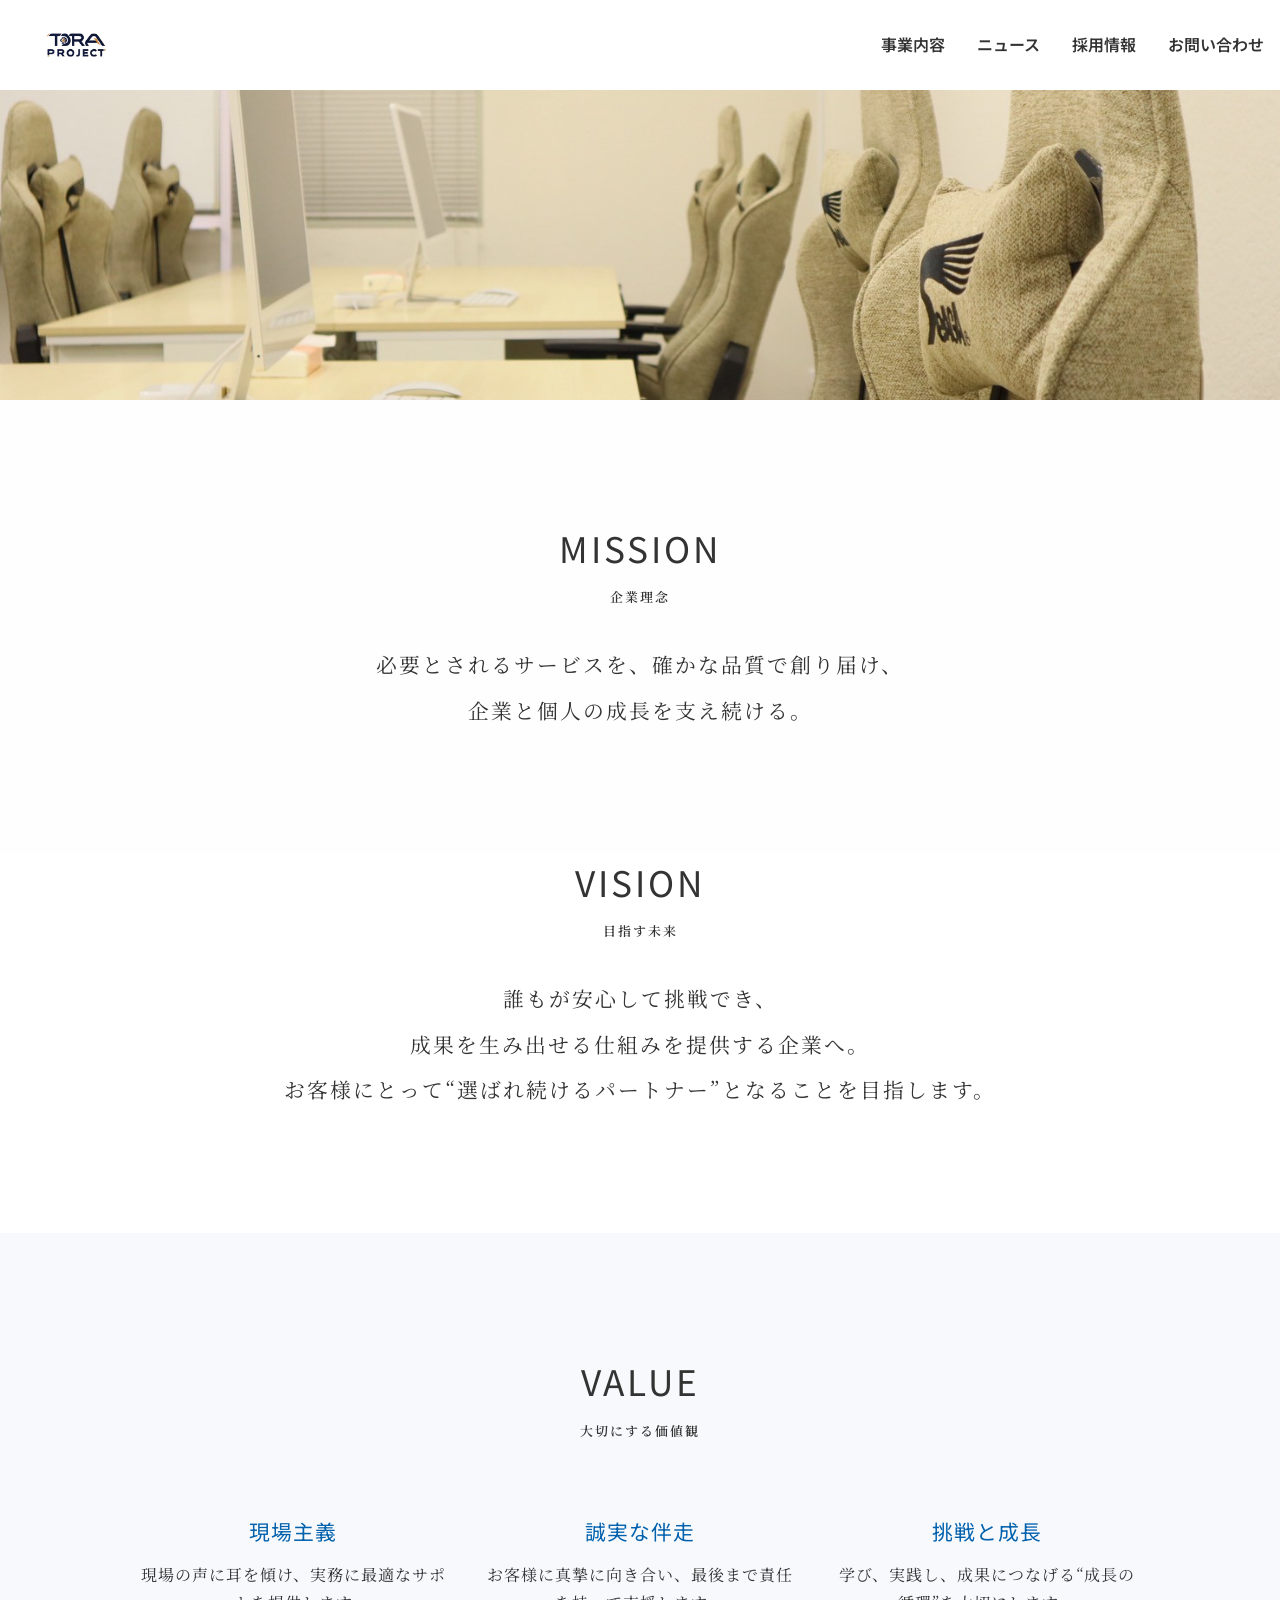
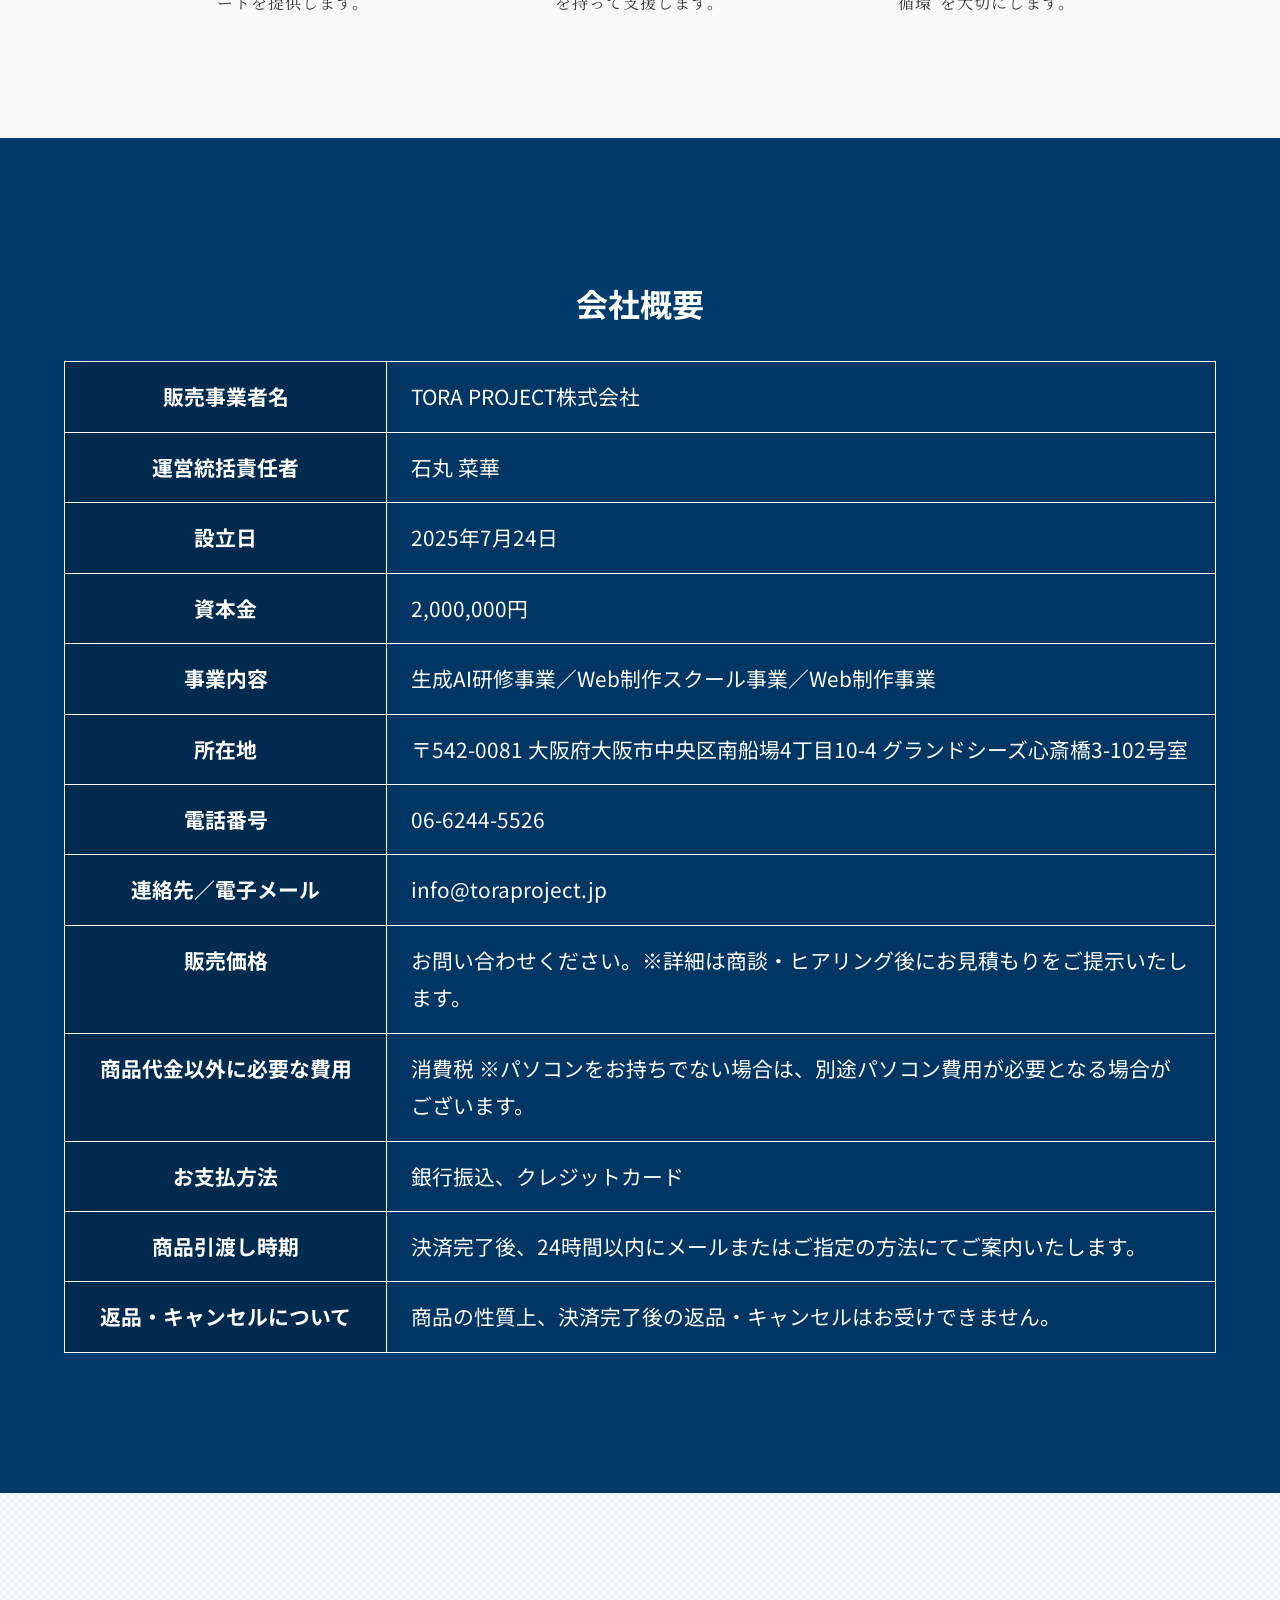
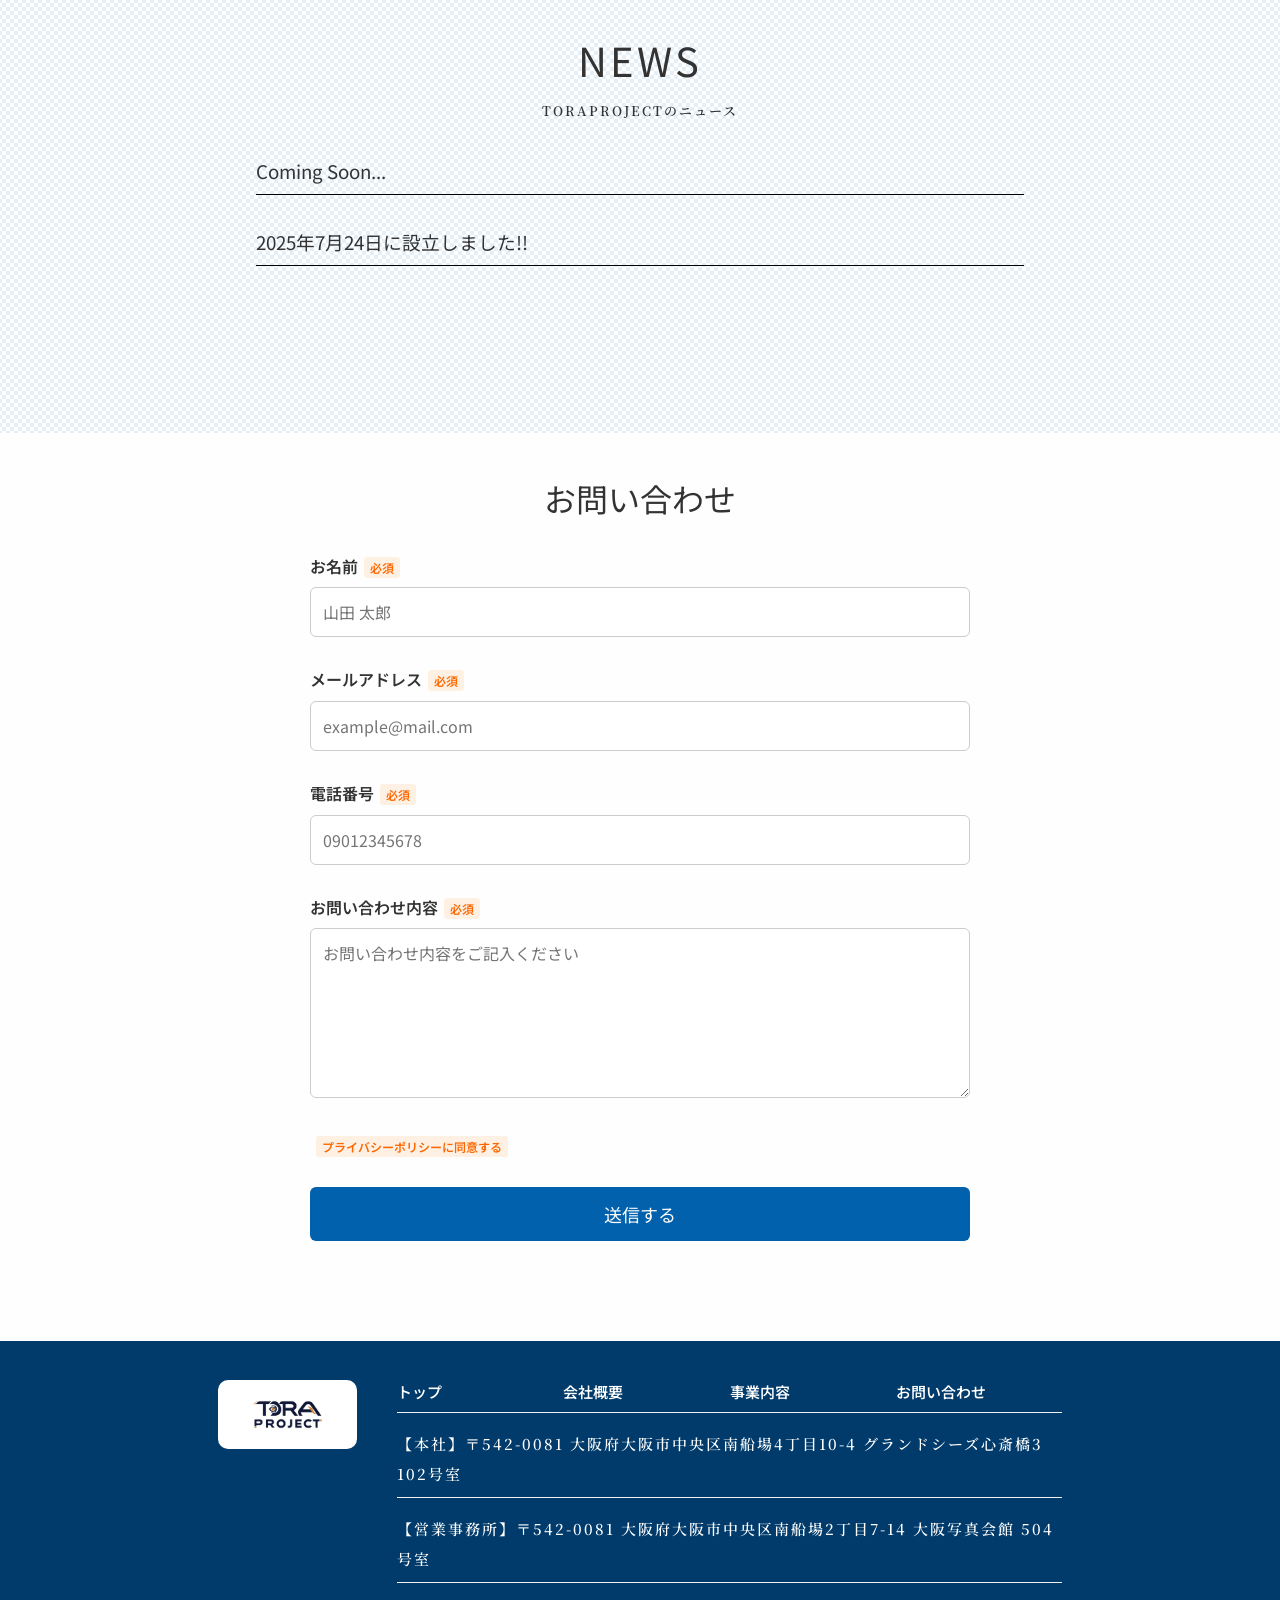
==== comoany.html @ dd42fe54 "Add files via upload" ====
<!DOCTYPE html>
<html lang="ja">

<head>
    <meta charset="UTF-8">
    <meta name="viewport" content="width=device-width, initial-scale=1.0">
    <title>TORAPROJECT株式会社 | 会社概要</title>

    <!----- 基本SEO ----->
    <meta name="description"
        content="TORAPROJECT株式会社は、Web制作、プログラミングスクール、営業スクール、法人向け営業代行、法人向け清掃代行を提供する総合サポート企業です。スキル習得から業務代行まで一貫してサポートし、企業および個人の課題解決と成長を支援します。">
    <meta name="keywords" content="TORAPROJECT,Web制作,プログラミングスクール,営業スクール,営業代行,清掃代行,法人向けサービス">

    <!----- ファビコン・Web App ----->
    <link rel="icon" href="/assets/img/hp_logo.PNG" type="image/png">
    <link rel="apple-touch-icon" href="/assets/img/hp_logo.PNG">
    <link rel="manifest" href="/site.webmanifest">

    <!----- OGP（SNSシェア対策） ----->
    <meta property="og:title" content="TORAPROJECT株式会社 | Web制作・プログラミングスクール・営業スクール">
    <meta property="og:description"
        content="Web制作、プログラミングスクール、営業スクール、法人向け営業代行、清掃代行まで幅広くサポート。スキル習得から業務支援まで、企業と個人の成長を後押しする総合サービス企業です。">
    <meta property="og:type" content="website">
    <meta property="og:url" content="https://www.toraproject.jp/">
    <meta property="og:image" content="https://www.toraproject.jp/assets/img/hp_logo.PNG">
    <meta property="og:site_name" content="TORAPROJECT株式会社">
    <meta property="og:locale" content="ja_JP">

    <!----- Twitterカード ----->
    <meta name="twitter:card" content="summary_large_image">
    <meta name="twitter:title" content="TORAPROJECT株式会社 | Web制作・プログラミングスクール・営業スクール">
    <meta name="twitter:description" content="未経験からのスキル習得から、法人向けサービス（営業代行・清掃代行）まで包括的に支援します。">
    <meta name="twitter:image" content="https://www.toraproject.jp/assets/img/hp_logo.PNG">

    <!----- フォント読み込み ----->
    <link rel="preconnect" href="https://fonts.googleapis.com">
    <link rel="preconnect" href="https://fonts.gstatic.com" crossorigin>
    <link
        href="https://fonts.googleapis.com/css2?family=Noto+Sans+JP:wght@100..900&family=Noto+Serif+JP:wght@200..900&display=swap"
        rel="stylesheet">

    <!----- カラー設定（スマホブラウザ用） ----->
    <meta name="theme-color" content="#ffad4e">

    <!----- CSS読み込み ----->
    <link rel="stylesheet" href="assets/css/rest.css">
    <link rel="stylesheet" href="assets/css/style.css">
    <link rel="stylesheet" href="assets/css/animation.css">

    <!----- JavaScript読み込み ----->
    <script src="assets/js/main.js" defer></script>
    <script src="assets/js/animation.js" defer></script>

    <!----- 構造化データ（Organization） ----->
    <script type="application/ld+json">
    {
      "@context": "https://schema.org",
      "@type": "Organization",
      "name": "TORAPROJECT株式会社",
      "url": "https://www.toraproject.jp/",
      "logo": "https://www.toraproject.jp/assets/img/ogp.jpg",
      "sameAs": [
        "https://www.instagram.com/toraproject.jp/",
        "https://x.com/toraproject_inc"
      ],
      "description": "Web制作、プログラミングスクール、営業スクール、法人向け営業代行、清掃代行を提供。企業と個人の課題を解決し、成長をサポートする総合サービス企業です。"
    }
    </script>
</head>

<body>
    <header>
        <div class="header-inner wappear">
            <h1>
                <a href="index.html" aria-label="TORAPROJECT株式会社 ホーム">
                    <img src="assets/img/hp_logo.PNG" alt="TORAPROJECT株式会社のロゴ">
                </a>
            </h1>
            <nav aria-label="グローバルナビゲーション">
                <ul>
                    <li><a href="products.html">事業内容</a></li>
                    <li><a href="index.html#news">ニュース</a></li>
                    <li><a href="index.html">採用情報</a></li>
                    <li><a href="index.html#contact">お問い合わせ</a></li>
                </ul>
            </nav>
        </div>
    </header>

    <main>
        <section id="subhero" class="hero" aria-label="TORAPROJECTのメインビジュアル">
            <div class="hero-image">
                <img src="assets/img/pc-hero_bg.jpg" alt="TORAPROJECTのWeb制作・スクール・法人向けサービスのイメージ">
            </div>
            <div class="hero-text">
            </div>
        </section>


        <section id="mission" class="mission-section">
            <div class="mission-inner">

                <h2 class="section-title animate">MISSION</h2>
                <p class="section-subtitle animate">企業理念</p>

                <p class="mission-text">
                    必要とされるサービスを、確かな品質で創り届け、<br>
                    企業と個人の成長を支え続ける。
                </p>

            </div>
        </section>

        <section id="vision" class="vision-section">
            <div class="vision-inner">

                <h2 class="section-title animate">VISION</h2>
                <p class="section-subtitle animate">目指す未来</p>

                <p class="vision-text">
                    誰もが安心して挑戦でき、<br>
                    成果を生み出せる仕組みを提供する企業へ。<br>
                    お客様にとって“選ばれ続けるパートナー”となることを目指します。
                </p>

            </div>
        </section>

        <section id="value" class="value-section">
            <div class="value-inner">

                <h2 class="section-title animate">VALUE</h2>
                <p class="section-subtitle animate">大切にする価値観</p>

                <ul class="value-list">
                    <li class="value-item">
                        <h3>現場主義</h3>
                        <p>現場の声に耳を傾け、実務に最適なサポートを提供します。</p>
                    </li>

                    <li class="value-item">
                        <h3>誠実な伴走</h3>
                        <p>お客様に真摯に向き合い、最後まで責任を持って支援します。</p>
                    </li>

                    <li class="value-item">
                        <h3>挑戦と成長</h3>
                        <p>学び、実践し、成果につなげる“成長の循環”を大切にします。</p>
                    </li>
                </ul>

            </div>
        </section>




        <section class="law" aria-label="会社概要セクション">
            <div class="law-section">
                <h2 class="law-title section-title animate">会社概要</h2>

                <table class="law-table">
                    <tr>
                        <th>販売事業者名</th>
                        <td>TORA PROJECT株式会社</td>
                    </tr>
                    <tr>
                        <th>運営統括責任者</th>
                        <td>石丸 菜華</td>
                    </tr>
                    <tr>
                        <th>設立日</th>
                        <td>2025年7月24日</td>
                    </tr>
                    <tr>
                        <th>資本金</th>
                        <td>2,000,000円</td>
                    </tr>
                    <tr>
                        <th>事業内容</th>
                        <td>生成AI研修事業／Web制作スクール事業／Web制作事業</td>
                    </tr>
                    <tr>
                        <th>所在地</th>
                        <td>〒542-0081 大阪府大阪市中央区南船場4丁目10-4 グランドシーズ心斎橋3-102号室</td>
                    </tr>
                    <tr>
                        <th>電話番号</th>
                        <td>06-6244-5526</td>
                    </tr>
                    <tr>
                        <th>連絡先／電子メール</th>
                        <td>info@toraproject.jp</td>
                    </tr>
                    <tr>
                        <th>販売価格</th>
                        <td>お問い合わせください。※詳細は商談・ヒアリング後にお見積もりをご提示いたします。</td>
                    </tr>
                    <tr>
                        <th>商品代金以外に必要な費用</th>
                        <td>消費税 ※パソコンをお持ちでない場合は、別途パソコン費用が必要となる場合がございます。</td>
                    </tr>
                    <tr>
                        <th>お支払方法</th>
                        <td>銀行振込、クレジットカード</td>
                    </tr>
                    <tr>
                        <th>商品引渡し時期</th>
                        <td>決済完了後、24時間以内にメールまたはご指定の方法にてご案内いたします。</td>
                    </tr>
                    <tr>
                        <th>返品・キャンセルについて</th>
                        <td>商品の性質上、決済完了後の返品・キャンセルはお受けできません。</td>
                    </tr>
                </table>
            </div>
        </section>

        <!----- ニュース ----->
        <section id="news" class="news-bg" aria-labelledby="selling-points-title">
            <h2 class="section-title animate">
                NEWS
            </h2>
            <p class="section-subtitle animate">TORAPROJECTのニュース</p>
            <div class="selling-points">
                <ul>
                    <li>
                        <h3>Coming Soon...</h3>
                    </li>
                    <li>
                        <h3>2025年7月24日に設立しました!!
                        </h3>
                    </li>
                </ul>
            </div>
        </section>

        <!----- お問い合わせ ----->
        <section id="contact">
            <h2>お問い合わせ</h2>
            <form class="contactForm" action="send.php" method="post">

                <div class="form-group">
                    <label for="name">お名前<span class="required">必須</span></label>
                    <input type="text" id="name" name="name" placeholder="山田 太郎" readonly>
                </div>
                <div class="form-group">
                    <label for="email">メールアドレス<span class="required">必須</span></label>
                    <input type="email" id="email" name="email" placeholder="example@mail.com" readonly>
                </div>
                <div class="form-group">
                    <label for="tel">電話番号<span class="required">必須</span></label>
                    <input type="tel" id="tel" name="tel" placeholder="09012345678" readonly>
                </div>
                <div class="form-group">
                    <label for="message">お問い合わせ内容<span class="required">必須</span></label>
                    <textarea type="message" id="message" name="message" rows="6" placeholder="お問い合わせ内容をご記入ください"
                        readonly></textarea>
                </div>

                <!----- プライバシーポリシー ----->
                <div class="form-group privacy-check">
                    <label for="message"><span class="required">プライバシーポリシーに同意する</span>
                    </label>
                </div>

                <!----- 送信ボタン ----->
                <button type="submit" class="submit-btn">送信する</button>
            </form>
        </section>
    </main>

    <footer>
        <div class="footer-inner">
            <div class="footer-logo">
                <img src="assets/img/hp_logo.PNG" alt="会社ロゴ">
            </div>

            <div class="footer-content">
                <div class="footer-links">
                    <ul>
                        <li><a href="index.html">トップ</a></li>
                        <li><a href="comoany.html">会社概要</a></li>
                        <li><a href="products.html">事業内容</a></li>
                        <li><a href="index.html#contact">お問い合わせ</a></li>
                    </ul>
                </div>

                <div class="footer-info">
                    <p>【本社】〒542-0081 大阪府大阪市中央区南船場4丁目10-4
                        グランドシーズ心斎橋3 102号室 </p>
                    <p>【営業事務所】〒542-0081 大阪府大阪市中央区南船場2丁目7-14
                        大阪写真会館 504号室 </p>
                </div>
            </div>
        </div>
    </footer>


</body>

</html>
---- assets/css/rest.css ----
@charset "UTF-8";

* {
  margin: 0;
  padding: 0;
  box-sizing: border-box;
}

body {
  font-family: "Noto Sans JP", sans-serif;
  background-color: #fefefe;
  color: #333;
  line-height: 1.6;
}

a {
  color: #333;
  text-decoration: none;
}

a:hover {
  text-decoration: underline;
}

img {
  max-width: 100%;
  height: auto;
  display: block;
}

ul,
li {
  list-style: none;
}

button {
  background: none;
  border: none;
  cursor: pointer;
  font-family: inherit;
}

input,
textarea {
  font-family: inherit;
  border: 1px solid #ccc;
  padding: 0.5em;
}

input:focus,
textarea:focus {
  border-color: #666;
  outline: none;
}

h1,
h2,
h3,
h4,
h5,
h6 {
  font-weight: normal;
}

p {
  font-family: "Noto Serif JP", serif;
  letter-spacing: 2px;
  line-height: 2;
}

.btn {
  width: 250px;
  padding: 15px 30px;
  border-radius: 5px;
  text-align: center;
  border: #333 solid 1px;
  opacity: 0;
  transition: all 1.5s;
  transform: translateY(30px);
}

.btn:hover {
  opacity: 0.4;
}

.section-subtitle {
  font-size: 81%;
  font-weight: 600;
  padding-bottom: 32px;
  letter-spacing: 2px;
  opacity: 0;
  transition: all 1.2s;
  transform: translateY(30px);
}

.section-text {
  font-size: 90%;
  padding-bottom: 72px;
  opacity: 0;
  transition: all 1.65s;
  transform: translateY(30px);
}

.wappear {
  max-width: 1500px;
  padding: 0 1em;
  margin: 0 auto;
}

.section-title {
  opacity: 0;
  transition: all 0.8s;
  transform: translateY(30px);
}

.section-title.appear,
.section-subtitle.appear,
.section-text.appear,
.btn.appear {
  opacity: 1;
  transform: translateY(0px);
}


/* ヘッダー */
/* パソコンサイズ対応 */
header {
  width: 100%;
  position: fixed;
  top: 0;
  left: 0;
  background-color: #fff;
}

header img {
  width: 120px;
  height: auto;
}

.header-inner {
  height: 90px;
  display: flex;
  justify-content: space-between;
  align-items: center;
}

header nav ul {
  display: flex;
  gap: 2em;
}

header nav ul li {
  font-size: 1em;
  font-weight: 600;
}



/* footer */
footer {
  background-color: #003b6b;
  font-weight: 550;
  color: #fff;
  padding: 3% 17%;
  margin-top: 60px;
  font-size: 15px;
}

footer img {
  width: 150px;
  border-radius: 10px;
  background-color: rgba(255, 255, 255, 1);
  cursor: pointer;
}

footer img:hover {
  opacity: 0.8;
}

footer ul {
  width: 100%;
  display: flex;
  padding-bottom: 8px;
  margin-bottom: 16px;
  border-bottom: 1px solid #f2f2f2;
}

footer ul li {
  width: 30%;
}

footer a {
  transition: 0.3s;
  color: #fff;
}

footer a:hover {
  opacity: 0.7;
}

footer p {
  padding-bottom: 8px;
  margin-bottom: 16px;
  border-bottom: 1px solid #f2f2f2;
}

.footer-inner {
  max-width: 1200px;
  margin: 0 auto;
  display: flex;
  gap: 40px;
}

.footer-content {
  margin: 0 0 0 auto;
}

@media (max-width: 768px) {

  /* 共通の余白・文字 */
  .section-subtitle {
    padding-bottom: 16px;
    font-size: 75%;
  }

  .section-text {
    font-size: 75%;
    padding-bottom: 40px;
  }

  /* ヘッダー */
  .header-inner {
    height: auto;
    flex-direction: column;
    gap: 10px;
    padding: 10px 1em;
  }

  header img {
    width: 90px;
  }

  header nav ul {
    flex-direction: row;
    gap: 1.2em;
    flex-wrap: wrap;
    justify-content: center;
  }

  header nav ul li {
    font-size: 0.85em;
  }


  /* footer */
  footer {
    padding: 10% 5%;
  }

  .footer-inner {
    flex-direction: column;
    align-items: center;
    gap: 20px;
  }

  footer ul {
    padding-bottom: 16px;
    margin-bottom: 16px;
  }

  footer ul li {
    width: 100%;
  }

  footer img {
    width: 130px;
  }
}
---- assets/css/style.css ----
@charset "UTF-8";

/* hero section */
#hero {
  width: 100%;
  height: auto;
}

.hero-image {
  width: 100%;
  height: auto;
  overflow: hidden;
  padding-bottom: 120px;
}

#hero img {
  width: 100%;
  height: calc(100vh - 50px);
  object-fit: cover;
}

#hero p {
  text-align: center;
  font-size: 2rem;
  font-weight: 600;
  padding-bottom: 150px;
  letter-spacing: 3px;
  line-height: 2;
}

/* サブページ用サブヒーローセクション */
#subhero {
  width: 100%;
  height: auto;
}

#subhero img {
  width: 100%;
  height: 400px;
  object-fit: cover;
}

#subhero p {
  text-align: center;
  font-size: 2rem;
  font-weight: 600;
  padding-bottom: 150px;
  letter-spacing: 3px;
  line-height: 2;
}

#hero p {
  opacity: 0;
  transition: all 1.2s;
  transform: translateY(30px);
}

#hero p.appear {
  opacity: 1;
  transform: translateY(0px);
}


/* スマホ画面 */
@media (max-width: 768px) {

  #hero,
  #subhero {
    padding-bottom: 60px;
  }

  #hero img,
  #subhero img {
    height: calc(50vh - 50px);
    object-fit: cover;
  }

  #hero p,
  #subhero p {
    font-size: 1.3rem;
    padding: 0 8% 60px;
    letter-spacing: 1px;
    line-height: 1.5;
  }
}


/* company section */
#company {
  width: 100%;
  height: auto;
  padding-bottom: 135px;
}

#company img {
  width: 60%;
  height: auto;
}

#company h2 {
  font-size: 250%;
  padding-bottom: 8px;
  letter-spacing: 5px;
}

.company-inner {
  display: flex;
  justify-content: space-between;
  align-items: center;
}

.company-content {
  width: 40%;
  height: auto;
  margin-left: 120px;
}

.company-image,
.products-image {
  opacity: 0;
  transition: all 0.8s;
}

.company-image.appear,
.products-image.appear {
  opacity: 1;
}


/* products section */
#products {
  width: 100%;
  height: auto;
  padding-bottom: 135px;
}

#products img {
  width: 60%;
  height: auto;
}

#products h2 {
  font-size: 250%;
  padding-bottom: 8px;
  letter-spacing: 5px;
}

.products-inner {
  display: flex;
  justify-content: space-between;
  align-items: center;
  flex-direction: row-reverse;
}

.products-content {
  width: 40%;
  height: auto;
  margin-left: 120px;
}

/* スマホサイズ */
@media (max-width: 768px) {

  .company-inner,
  .products-inner {
    flex-direction: column;
    align-items: center;
    text-align: center;
  }

  #company img,
  #products img {
    width: 100%;
    margin-bottom: 24px;
  }

  .company-content,
  .products-content {
    width: 90%;
    margin: 0 auto;
  }

  #company,
  #products {
    padding-bottom: 80px;
  }

  #company h2,
  #products h2 {
    font-size: 1.6rem;
    letter-spacing: 2px;
  }
}


/* charm section */
#charm {
  width: 100%;
  height: auto;
  background-color: #0161ad;
  color: #fff;
  text-align: center;
  padding: 72px 0;
  margin-bottom: 135px;
}

#charm h2 {
  font-size: 250%;
  padding-bottom: 6px;
  letter-spacing: 3px;
}

#charm div {
  width: 60%;
  height: auto;
  margin: 0 auto;
}

#charm ul li {
  text-align: left;
  padding-bottom: 8px;
  border-bottom: 1px solid #ffffff;
  margin-bottom: 32px;
}

#charm ul li:hover {
  opacity: 0.6;
}

#charm ul li h3 {
  padding-bottom: 8px;
  font-size: 150%;
}

.selling-list {
  transform: translateY(50px);
}

.content {
  opacity: 0;
  transition: all 1s;
}

.content.wppear {
  opacity: 1;
  transform: translateY(0px);
}

li:nth-child(1) {
  transition-delay: 0s;
}

li:nth-child(2) {
  transition-delay: .5s;
}

li:nth-child(3) {
  transition-delay: 1s;
}


/* スマホ画面 */
@media (max-width: 768px) {
  #charm {
    padding: 48px 8%;
    margin-bottom: 80px;
  }

  #charm div {
    width: 80%;
  }

  #charm h2 {
    font-size: 1.4rem;
    letter-spacing: 1px;
  }

  #charm ul {
    text-align: center;
  }

  #charm ul li {
    font-size: 0.8rem;
  }
}


/* solution section */
#solution {
  width: 100%;
  height: auto;
  text-align: center;
  padding-bottom: 135px;
}

#solution h2 {
  font-size: 200%;
  padding-bottom: 6px;
  letter-spacing: 3px;
}

#solution .section-subtitle {
  padding-bottom: 64px;
}

.solutions-box {
  width: 80%;
  height: auto;
  margin: 0 auto;
}

.solution-list {
  display: flex;
  justify-content: space-between;
  align-items: center;
  gap: 80px;
}

.solution-image {
  width: 50%;
  height: auto;
  margin: 0 auto;
  padding-bottom: 24px;
}

.solution-title {
  font-size: 130%;
  padding-bottom: 12px;
  text-align: left;
}

.solution-text {
  font-size: 100%;
  line-height: 1.6;
  text-align: left;
}

/* スマホ画面 */
@media (max-width: 768px) {

  /* solution */
  .solutions-box {
    width: 60%;
  }

  .solution-list {
    flex-direction: column;
    gap: 80px;
  }

  .solution-image {
    width: 40%;
  }

  .solution-title {
    font-size: 1.1rem;
  }

  .solution-text {
    font-size: 0.95rem;
  }

  #solution {
    padding-bottom: 80px;
  }

  #solution h2 {
    font-size: 1.6rem;
    letter-spacing: 2px;
  }
}


/* news section */
#news {
  width: 100%;
  height: auto;
  margin: 0 auto;
  text-align: center;
  padding: 135px 0;
}

.news-bg {
  background-color: #ffffff;
  background-image: linear-gradient(45deg, #0161ad1a 25%, transparent 25%, transparent 75%, #0161ad1a 75%), linear-gradient(45deg, #0161ad1a 25%, transparent 25%, transparent 75%, #0161ad1a 75%);
  background-position: 10px 10px, 14px 14px;
  background-size: 8px 8px;
}

#news div {
  width: 60%;
  height: auto;
  margin: 0 auto;
}

#news h2 {
  font-size: 250%;
  padding-bottom: 6px;
  letter-spacing: 3px;
}

#news ul li {
  text-align: left;
  padding-bottom: 8px;
  border-bottom: 1px solid #020202;
  margin-bottom: 32px;
}

/* スマホ画面 */
@media (max-width: 768px) {
  #news {
    padding: 80px 0;
  }

  #news div {
    width: 60%;
  }

  #news h2 {
    font-size: 1.2rem;
    letter-spacing: 2px;
  }

  #news ul li {
    margin-bottom: 20px;
  }
}



/* contact section */
#contact {
  max-width: 700px;
  margin: 0 auto;
  padding: 40px 20px;
}

#contact h2 {
  text-align: center;
  font-size: 200%;
  padding-bottom: 30px;
}

.form-group {
  margin-bottom: 30px;
}

label {
  display: block;
  font-weight: 600;
  margin-bottom: 8px;
}

.required {
  color: #ff6600;
  font-size: 12px;
  margin-left: 6px;
  padding: 2px 6px;
  background: #ffac4e27;
  border-radius: 3px;
}

input,
textarea {
  width: 100%;
  padding: 12px;
  border: 1px solid #ccc;
  border-radius: 6px;
  font-size: 16px;
}

.submit-btn {
  width: 100%;
  padding: 14px;
  background: #0161ad;
  color: #fff;
  border: none;
  font-size: 18px;
  border-radius: 6px;
  cursor: pointer;
  transition: 0.3s;
}

.submit-btn:hover {
  opacity: 0.8;
}

.privacy-check {
  margin-top: 20px;
  font-size: 14px;
}

.privacy-check input {
  margin-right: 8px;
}


/* スマホ画面 */
@media (max-width: 768px) {
  #contact {
    padding: 32px 16px;
  }

  #contact h2 {
    font-size: 1.2rem;
    padding-bottom: 20px;
  }
}


/* 会社概要のページ */
/* MISSION section */
.mission-section {
  width: 100%;
  padding-bottom: 120px;
  text-align: center;
}

.mission-inner {
  width: 80%;
  max-width: 1000px;
  margin: 0 auto;
}

.mission-section .section-title {
  font-size: 2.2rem;
  letter-spacing: 3px;
  padding-bottom: 8px;
}

.mission-section .section-subtitle {
  padding-bottom: 32px;
}

.mission-text {
  font-size: 1.3rem;
  line-height: 2.2;
  letter-spacing: 2px;
  font-family: "Noto Serif JP", serif;
}

@media (max-width: 768px) {
  .mission-text {
    font-size: 1.1rem;
    line-height: 1.9;
  }
}


/* VISION section */
.vision-section {
  width: 100%;
  padding-bottom: 120px;
  text-align: center;
  background-color: #ffffff;
}

.vision-inner {
  width: 80%;
  max-width: 1000px;
  margin: 0 auto;
}

.vision-section .section-title {
  font-size: 2.2rem;
  letter-spacing: 3px;
  padding-bottom: 8px;
}

.vision-section .section-subtitle {
  padding-bottom: 32px;
  font-weight: 600;
}

.vision-text {
  font-size: 1.3rem;
  line-height: 2.2;
  letter-spacing: 2px;
  font-family: "Noto Serif JP", serif;
}

/* スマホ画面 */
@media (max-width: 768px) {
  .vision-text {
    font-size: 1.1rem;
    line-height: 1.9;
  }
}


/* VALUE section */
.value-section {
  width: 100%;
  padding: 120px 0;
  background-color: #f7f9fc;
}

.value-inner {
  width: 80%;
  max-width: 1000px;
  margin: 0 auto;
  text-align: center;
}

.value-section .section-title {
  font-size: 2.2rem;
  letter-spacing: 3px;
  padding-bottom: 8px;
}

.value-section .section-subtitle {
  padding-bottom: 32px;
  font-weight: 600;
}

/* value items */
.value-list {
  display: grid;
  gap: 40px;
  grid-template-columns: repeat(auto-fit, minmax(250px, 1fr));
  margin-top: 40px;
}

.value-item h3 {
  font-size: 1.3rem;
  color: #0161ad;
  margin-bottom: 12px;
  letter-spacing: 1px;
}

.value-item p {
  font-size: 1rem;
  line-height: 1.8;
  letter-spacing: 1px;
  font-family: "Noto Serif JP", serif;
}

/* スマホ画面 */
@media (max-width: 768px) {
  .value-item h3 {
    font-size: 1.2rem;
  }

  .value-item p {
    font-size: 0.95rem;
  }
}



/* 会社概要 */
.law {
  width: 100%;
  margin: 0 auto;
  padding: 60px 0;
  height: auto;
  background-color: #003b6b;
  color: #fff;
  font-family: "Noto Sans JP", system-ui, -apple-system, BlinkMacSystemFont,
    "Segoe UI", sans-serif;
}

.law-section {
  max-width: 1200px;
  margin: 80px auto;
  padding: 0 24px;
}

.law-title {
  font-size: 2rem;
  font-weight: 700;
  margin-bottom: 32px;
  text-align: center;
}

.law-table {
  width: 100%;
  border-collapse: collapse;
  table-layout: fixed;
  background-color: rgba(0, 0, 0, 0.08);
}

.law-table th,
.law-table td {
  border: 1px solid #ffffff;
  padding: 16px 24px;
  vertical-align: top;
  line-height: 1.8;
  font-size: 1.3rem;
}

.law-table th {
  width: 28%;
  background-color: rgba(0, 0, 0, 0.2);
  font-weight: 700;
}

.law-table td {
  width: 72%;
}

/* SP用（〜768px） */
@media screen and (max-width: 768px) {
  .law-section {
    margin: 40px auto;
    padding: 0 16px;
  }

  .law-title {
    font-size: 1.2rem;
    margin-bottom: 24px;
    text-align: center;
  }

  .law-table,
  .law-table tbody,
  .law-table tr,
  .law-table th,
  .law-table td {
    display: block;
    width: 100%;
  }

  .law-table {
    border-collapse: separate;
    border-spacing: 0;
    background: none;
  }

  .law-table tr {
    margin-bottom: 16px;
    border: 1px solid #ffffff;
    background-color: rgba(0, 0, 0, 0.08);
  }

  .law-table th {
    border-bottom: 1px solid #ffffff;
    padding: 10px 14px;
    background-color: rgba(0, 0, 0, 0.25);
    font-size: 13px;
  }

  .law-table td {
    border: none;
    padding: 10px 14px 14px;
    font-size: 0.9rem;
  }
}
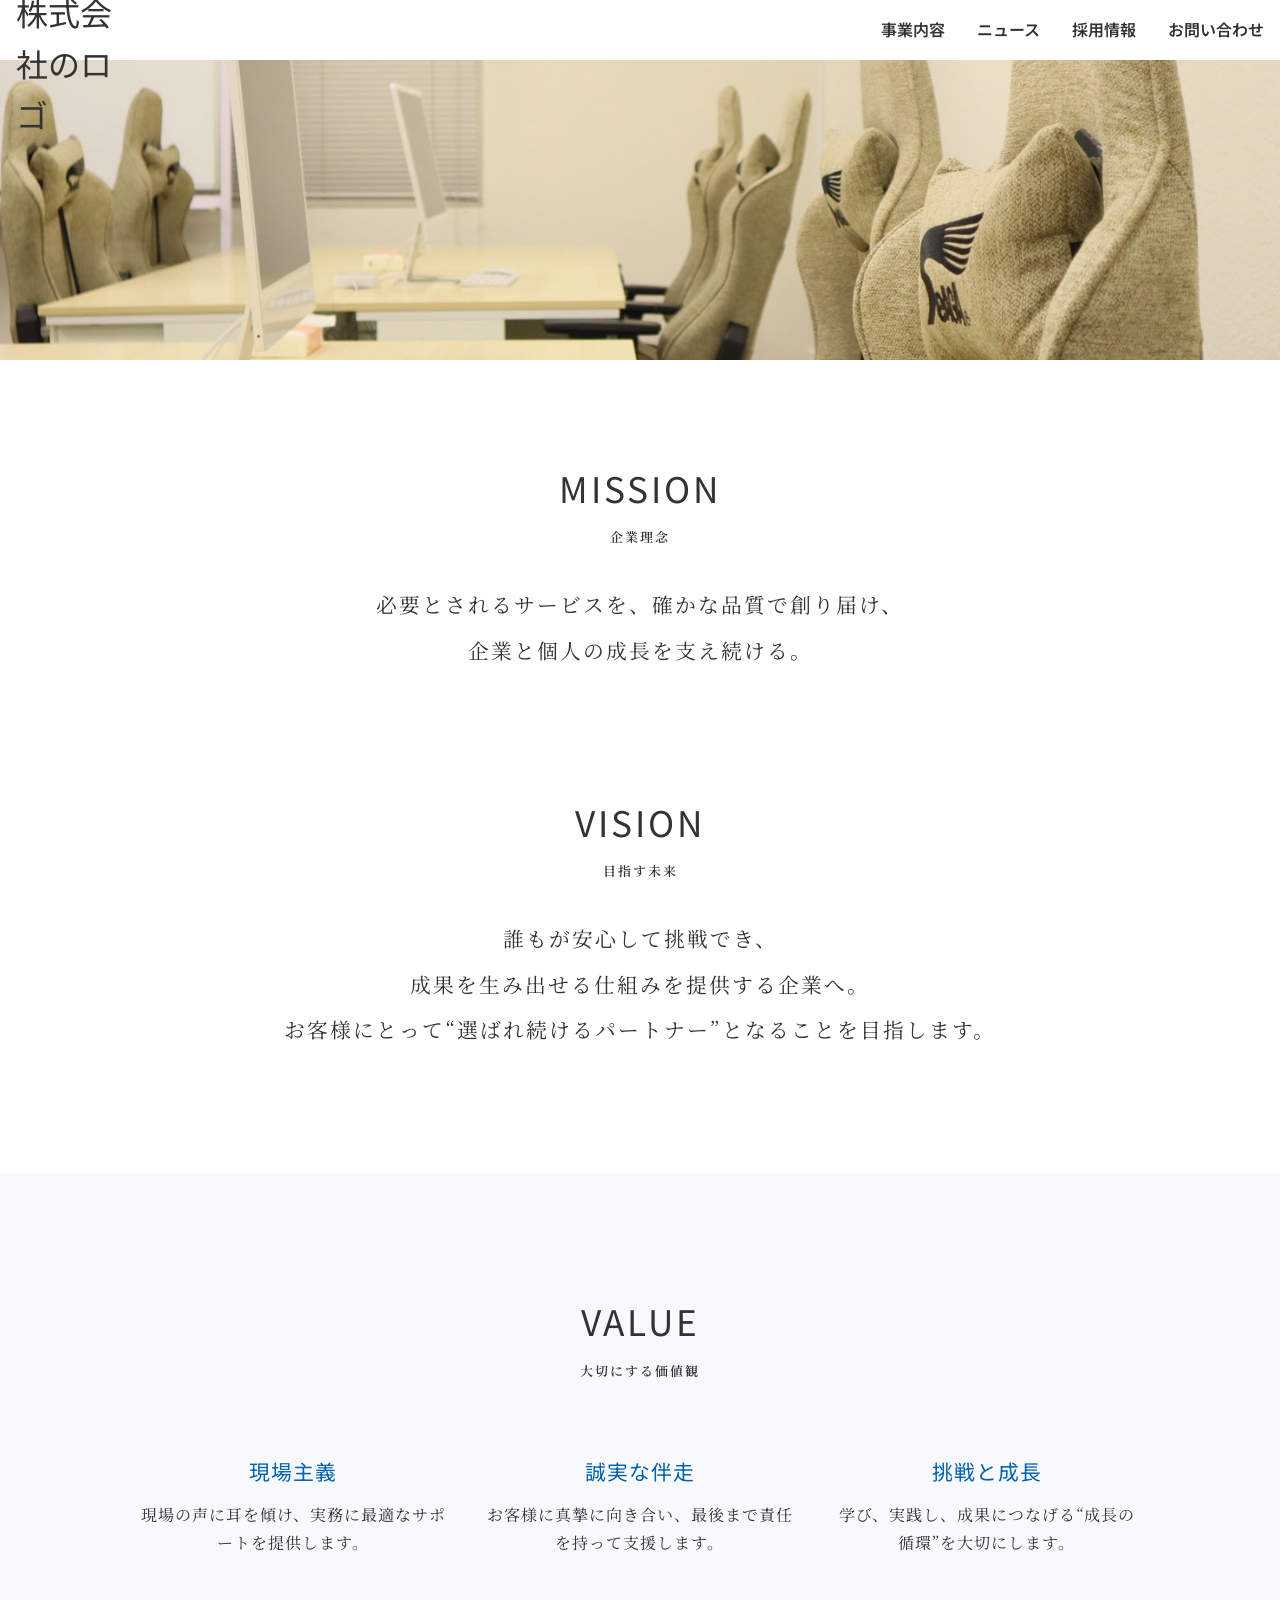
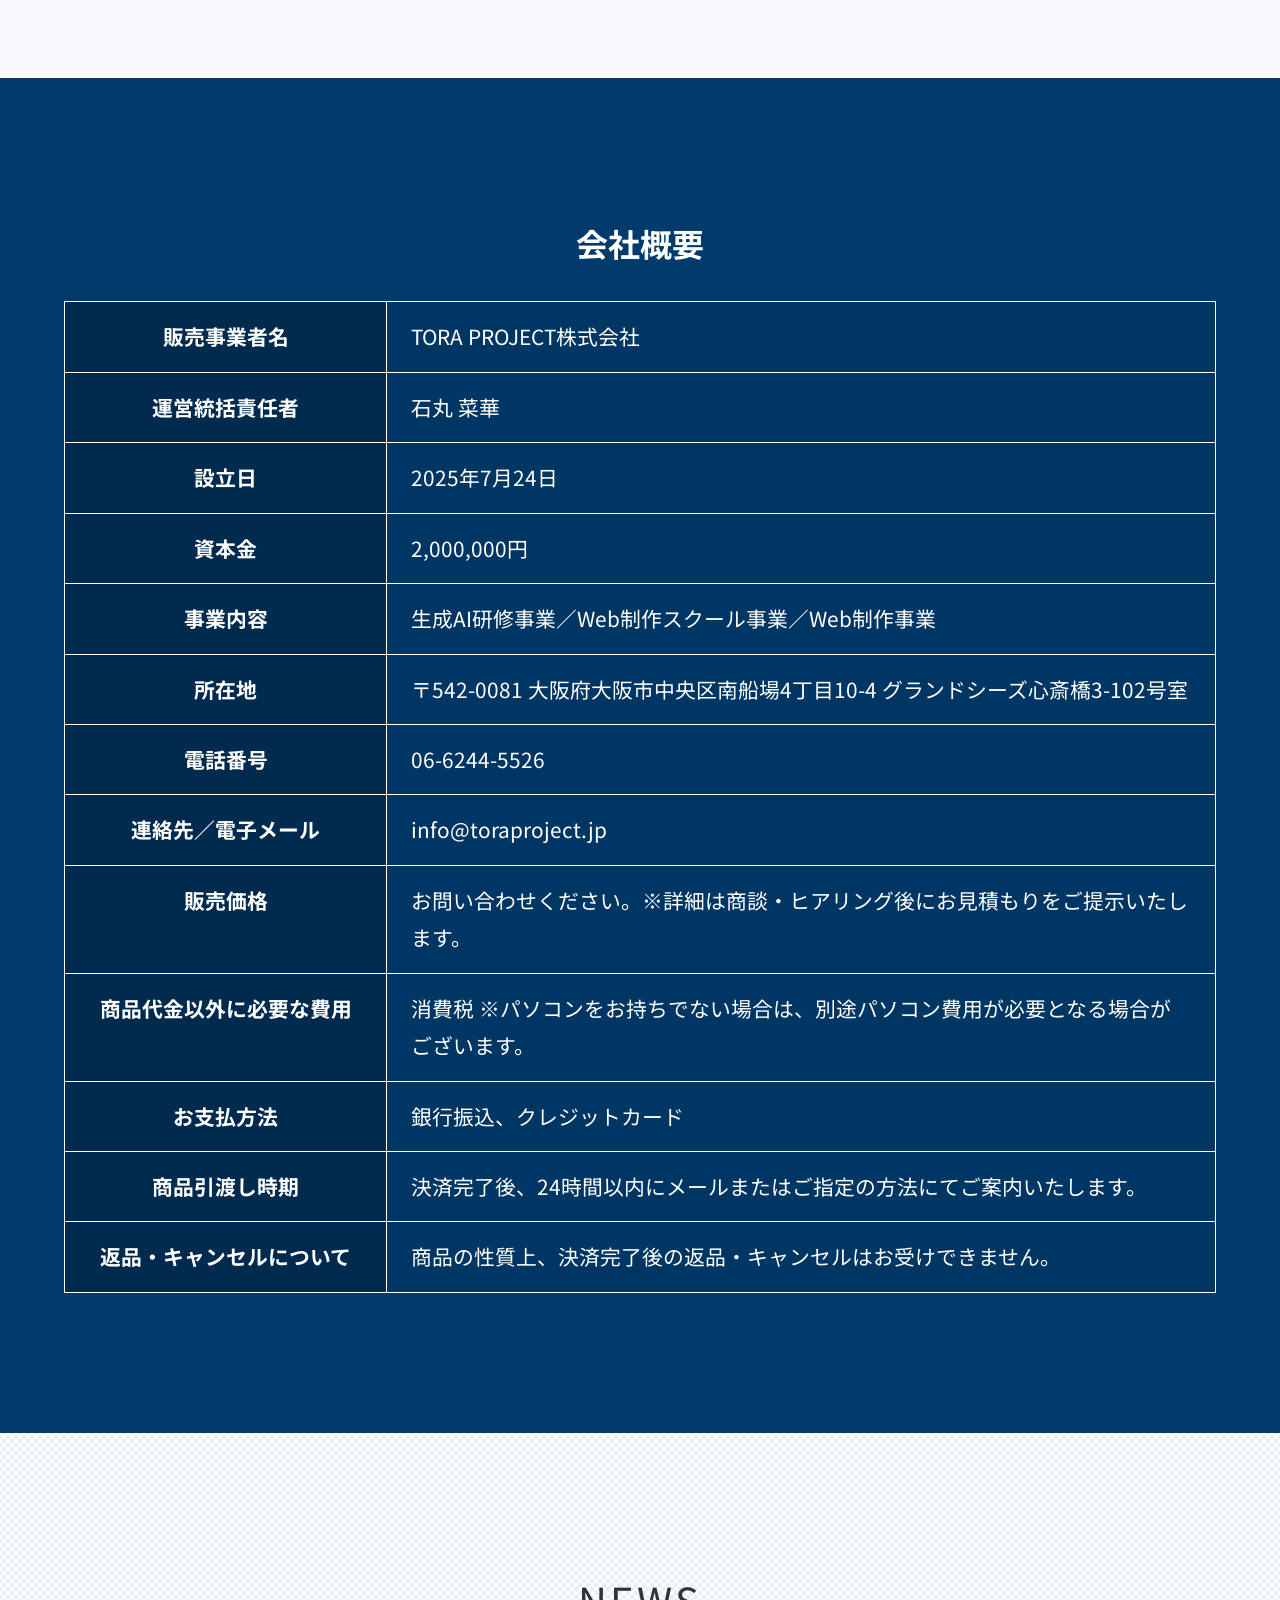
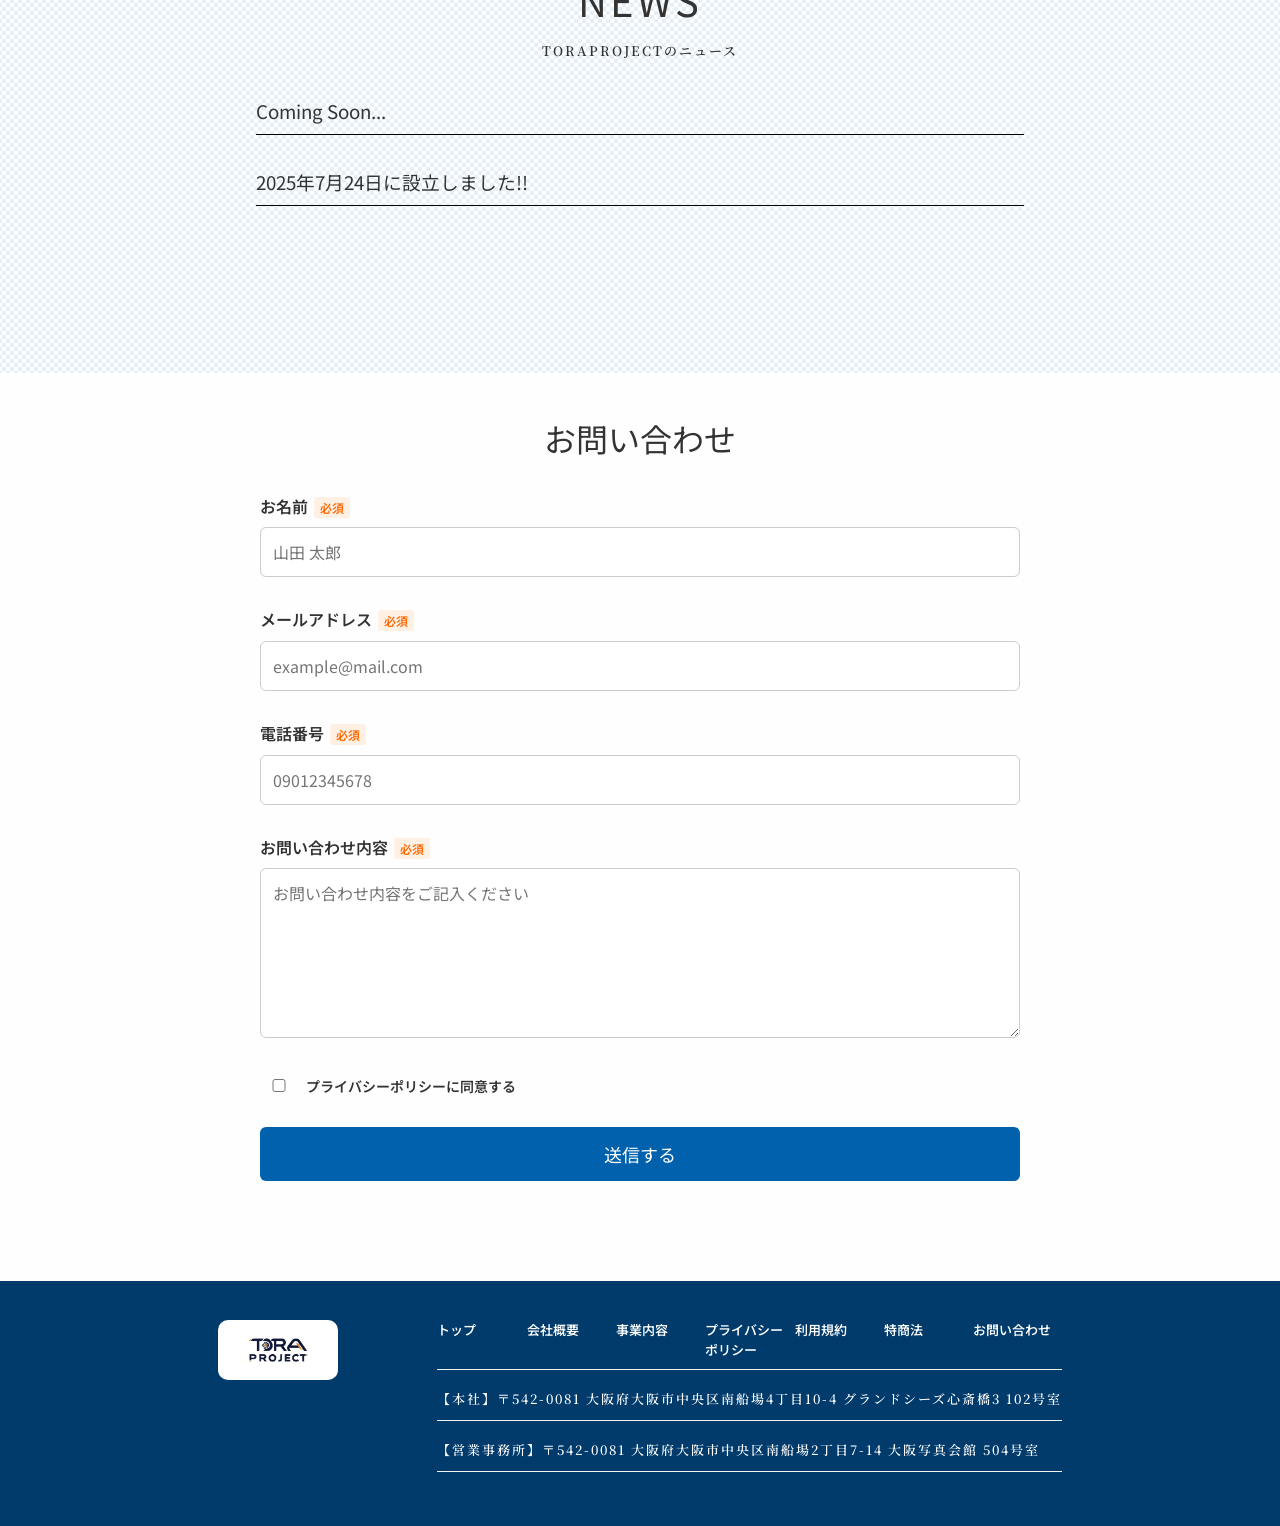
==== commit 264cfbc5: "Add files via upload" ====
--- a/comoany.html
+++ b/comoany.html
@@ -12,8 +12,8 @@
     <meta name="keywords" content="TORAPROJECT,Web制作,プログラミングスクール,営業スクール,営業代行,清掃代行,法人向けサービス">
 
     <!----- ファビコン・Web App ----->
-    <link rel="icon" href="/assets/img/hp_logo.PNG" type="image/png">
-    <link rel="apple-touch-icon" href="/assets/img/hp_logo.PNG">
+    <link rel="icon" href="/assets/img/fv_logo.png" type="image/png">
+    <link rel="apple-touch-icon" href="/assets/img/fv_logo.png">
     <link rel="manifest" href="/site.webmanifest">
 
     <!----- OGP（SNSシェア対策） ----->
@@ -22,7 +22,7 @@
         content="Web制作、プログラミングスクール、営業スクール、法人向け営業代行、清掃代行まで幅広くサポート。スキル習得から業務支援まで、企業と個人の成長を後押しする総合サービス企業です。">
     <meta property="og:type" content="website">
     <meta property="og:url" content="https://www.toraproject.jp/">
-    <meta property="og:image" content="https://www.toraproject.jp/assets/img/hp_logo.PNG">
+    <meta property="og:image" content="https://www.toraproject.jp/assets/img/hp_logo.png">
     <meta property="og:site_name" content="TORAPROJECT株式会社">
     <meta property="og:locale" content="ja_JP">
 
@@ -30,7 +30,7 @@
     <meta name="twitter:card" content="summary_large_image">
     <meta name="twitter:title" content="TORAPROJECT株式会社 | Web制作・プログラミングスクール・営業スクール">
     <meta name="twitter:description" content="未経験からのスキル習得から、法人向けサービス（営業代行・清掃代行）まで包括的に支援します。">
-    <meta name="twitter:image" content="https://www.toraproject.jp/assets/img/hp_logo.PNG">
+    <meta name="twitter:image" content="https://www.toraproject.jp/assets/img/hp_logo.png">
 
     <!----- フォント読み込み ----->
     <link rel="preconnect" href="https://fonts.googleapis.com">
@@ -73,7 +73,7 @@
         <div class="header-inner wappear">
             <h1>
                 <a href="index.html" aria-label="TORAPROJECT株式会社 ホーム">
-                    <img src="assets/img/hp_logo.PNG" alt="TORAPROJECT株式会社のロゴ">
+                    <img src="assets/img/hp_logo.png" alt="TORAPROJECT株式会社のロゴ">
                 </a>
             </h1>
             <nav aria-label="グローバルナビゲーション">
@@ -238,35 +238,46 @@
         <!----- お問い合わせ ----->
         <section id="contact">
             <h2>お問い合わせ</h2>
-            <form class="contactForm" action="send.php" method="post">
+            <form class="contactForm" action="https://api.staticforms.dev/submit" method="post">
+
+                <!-- StaticForms 必須 -->
+                <input type="hidden" name="apiKey" value="sf_j0071c7fmfah97k6cmf5gh57">
+                <input type="hidden" name="redirectTo" value="https://example.com/thanks.html">
+                <input type="hidden" name="subject" value="お問い合わせが届きました">
+                <input type="hidden" name="honeypot" value="">
 
                 <div class="form-group">
-                    <label for="name">お名前<span class="required">必須</span></label>
-                    <input type="text" id="name" name="name" placeholder="山田 太郎" readonly>
-                </div>
+                    <label class="label" for="name">お名前<span class="required">必須</span></label>
+                    <input type="text" id="name" name="name" placeholder="山田 太郎" required>
+                </div>
+
                 <div class="form-group">
-                    <label for="email">メールアドレス<span class="required">必須</span></label>
-                    <input type="email" id="email" name="email" placeholder="example@mail.com" readonly>
-                </div>
+                    <label class="label" for="email">メールアドレス<span class="required">必須</span></label>
+                    <input type="email" id="email" name="email" placeholder="example@mail.com" required>
+                </div>
+
                 <div class="form-group">
-                    <label for="tel">電話番号<span class="required">必須</span></label>
-                    <input type="tel" id="tel" name="tel" placeholder="09012345678" readonly>
-                </div>
+                    <label class="label" for="tel">電話番号<span class="required">必須</span></label>
+                    <input type="tel" id="tel" name="tel" placeholder="09012345678" required>
+                </div>
+
                 <div class="form-group">
-                    <label for="message">お問い合わせ内容<span class="required">必須</span></label>
-                    <textarea type="message" id="message" name="message" rows="6" placeholder="お問い合わせ内容をご記入ください"
-                        readonly></textarea>
-                </div>
-
-                <!----- プライバシーポリシー ----->
+                    <label class="label" for="message">お問い合わせ内容<span class="required">必須</span></label>
+                    <textarea id="message" name="message" rows="6" placeholder="お問い合わせ内容をご記入ください" required></textarea>
+                </div>
+
                 <div class="form-group privacy-check">
-                    <label for="message"><span class="required">プライバシーポリシーに同意する</span>
+                    <label class="checkbox-label">
+                        <input class="checkbox-input" type="checkbox" name="agree" required>
+                        <a href="privacy.html" target="_blank">
+                            プライバシーポリシーに同意する
+                        </a>
                     </label>
                 </div>
 
-                <!----- 送信ボタン ----->
                 <button type="submit" class="submit-btn">送信する</button>
             </form>
+
         </section>
     </main>
 
@@ -280,8 +291,11 @@
                 <div class="footer-links">
                     <ul>
                         <li><a href="index.html">トップ</a></li>
-                        <li><a href="comoany.html">会社概要</a></li>
-                        <li><a href="products.html">事業内容</a></li>
+                        <li><a href="comoany.html" target="_blank">会社概要</a></li>
+                        <li><a href="products.html" target="_blank">事業内容</a></li>
+                        <li><a href="privacy.html" target="_blank">プライバシーポリシー</a></li>
+                        <li><a href="terms.html" target="_blank">利用規約</a></li>
+                        <li><a href="law.html" target="_blank">特商法</a></li>
                         <li><a href="index.html#contact">お問い合わせ</a></li>
                     </ul>
                 </div>
--- a/assets/css/rest.css
+++ b/assets/css/rest.css
@@ -138,7 +138,7 @@
 }
 
 .header-inner {
-  height: 90px;
+  height: 60px;
   display: flex;
   justify-content: space-between;
   align-items: center;
@@ -163,11 +163,11 @@
   color: #fff;
   padding: 3% 17%;
   margin-top: 60px;
-  font-size: 15px;
+  font-size: 13px;
 }
 
 footer img {
-  width: 150px;
+  width: 120px;
   border-radius: 10px;
   background-color: rgba(255, 255, 255, 1);
   cursor: pointer;
@@ -205,7 +205,7 @@
 }
 
 .footer-inner {
-  max-width: 1200px;
+  max-width: 980px;
   margin: 0 auto;
   display: flex;
   gap: 40px;
@@ -248,13 +248,14 @@
   }
 
   header nav ul li {
-    font-size: 0.85em;
+    font-size: 0.65em;
   }
 
 
   /* footer */
   footer {
     padding: 10% 5%;
+    font-size: 0.7rem;
   }
 
   .footer-inner {
@@ -273,6 +274,6 @@
   }
 
   footer img {
-    width: 130px;
+    width: 90px;
   }
 }
--- a/assets/css/style.css
+++ b/assets/css/style.css
@@ -10,7 +10,7 @@
   width: 100%;
   height: auto;
   overflow: hidden;
-  padding-bottom: 120px;
+  padding-bottom: 100px;
 }
 
 #hero img {
@@ -34,9 +34,15 @@
   height: auto;
 }
 
+.subhero-image {
+  width: 100%;
+  height: auto;
+  overflow: hidden;
+}
+
 #subhero img {
   width: 100%;
-  height: 400px;
+  height: 40vh;
   object-fit: cover;
 }
 
@@ -66,19 +72,23 @@
 
   #hero,
   #subhero {
-    padding-bottom: 60px;
+    padding-bottom: 24px;
+  }
+
+  .hero-image {
+    padding-bottom: 32px;
   }
 
   #hero img,
   #subhero img {
-    height: calc(50vh - 50px);
+    height: calc(80vh - 50px);
     object-fit: cover;
   }
 
   #hero p,
   #subhero p {
-    font-size: 1.3rem;
-    padding: 0 8% 60px;
+    font-size: 0.9rem;
+    padding: 0 4% 24px;
     letter-spacing: 1px;
     line-height: 1.5;
   }
@@ -340,7 +350,7 @@
 
   /* solution */
   .solutions-box {
-    width: 60%;
+    width: 80%;
   }
 
   .solution-list {
@@ -353,11 +363,11 @@
   }
 
   .solution-title {
-    font-size: 1.1rem;
+    font-size: 1rem;
   }
 
   .solution-text {
-    font-size: 0.95rem;
+    font-size: 0.8rem;
   }
 
   #solution {
@@ -409,20 +419,21 @@
 /* スマホ画面 */
 @media (max-width: 768px) {
   #news {
-    padding: 80px 0;
+    padding: 50px 0;
   }
 
   #news div {
-    width: 60%;
+    width: 80%;
   }
 
   #news h2 {
-    font-size: 1.2rem;
+    font-size: 1.3rem;
     letter-spacing: 2px;
   }
 
   #news ul li {
     margin-bottom: 20px;
+    font-size: 0.8rem;
   }
 }
 
@@ -430,7 +441,7 @@
 
 /* contact section */
 #contact {
-  max-width: 700px;
+  max-width: 800px;
   margin: 0 auto;
   padding: 40px 20px;
 }
@@ -445,7 +456,14 @@
   margin-bottom: 30px;
 }
 
-label {
+.checkbox-label {
+  display: flex;
+  align-items: center;
+  justify-content: flex-start;
+  font-weight: 600;
+}
+
+.label {
   display: block;
   font-weight: 600;
   margin-bottom: 8px;
@@ -458,6 +476,10 @@
   padding: 2px 6px;
   background: #ffac4e27;
   border-radius: 3px;
+}
+
+.checkbox-input {
+  width: 5%;
 }
 
 input,
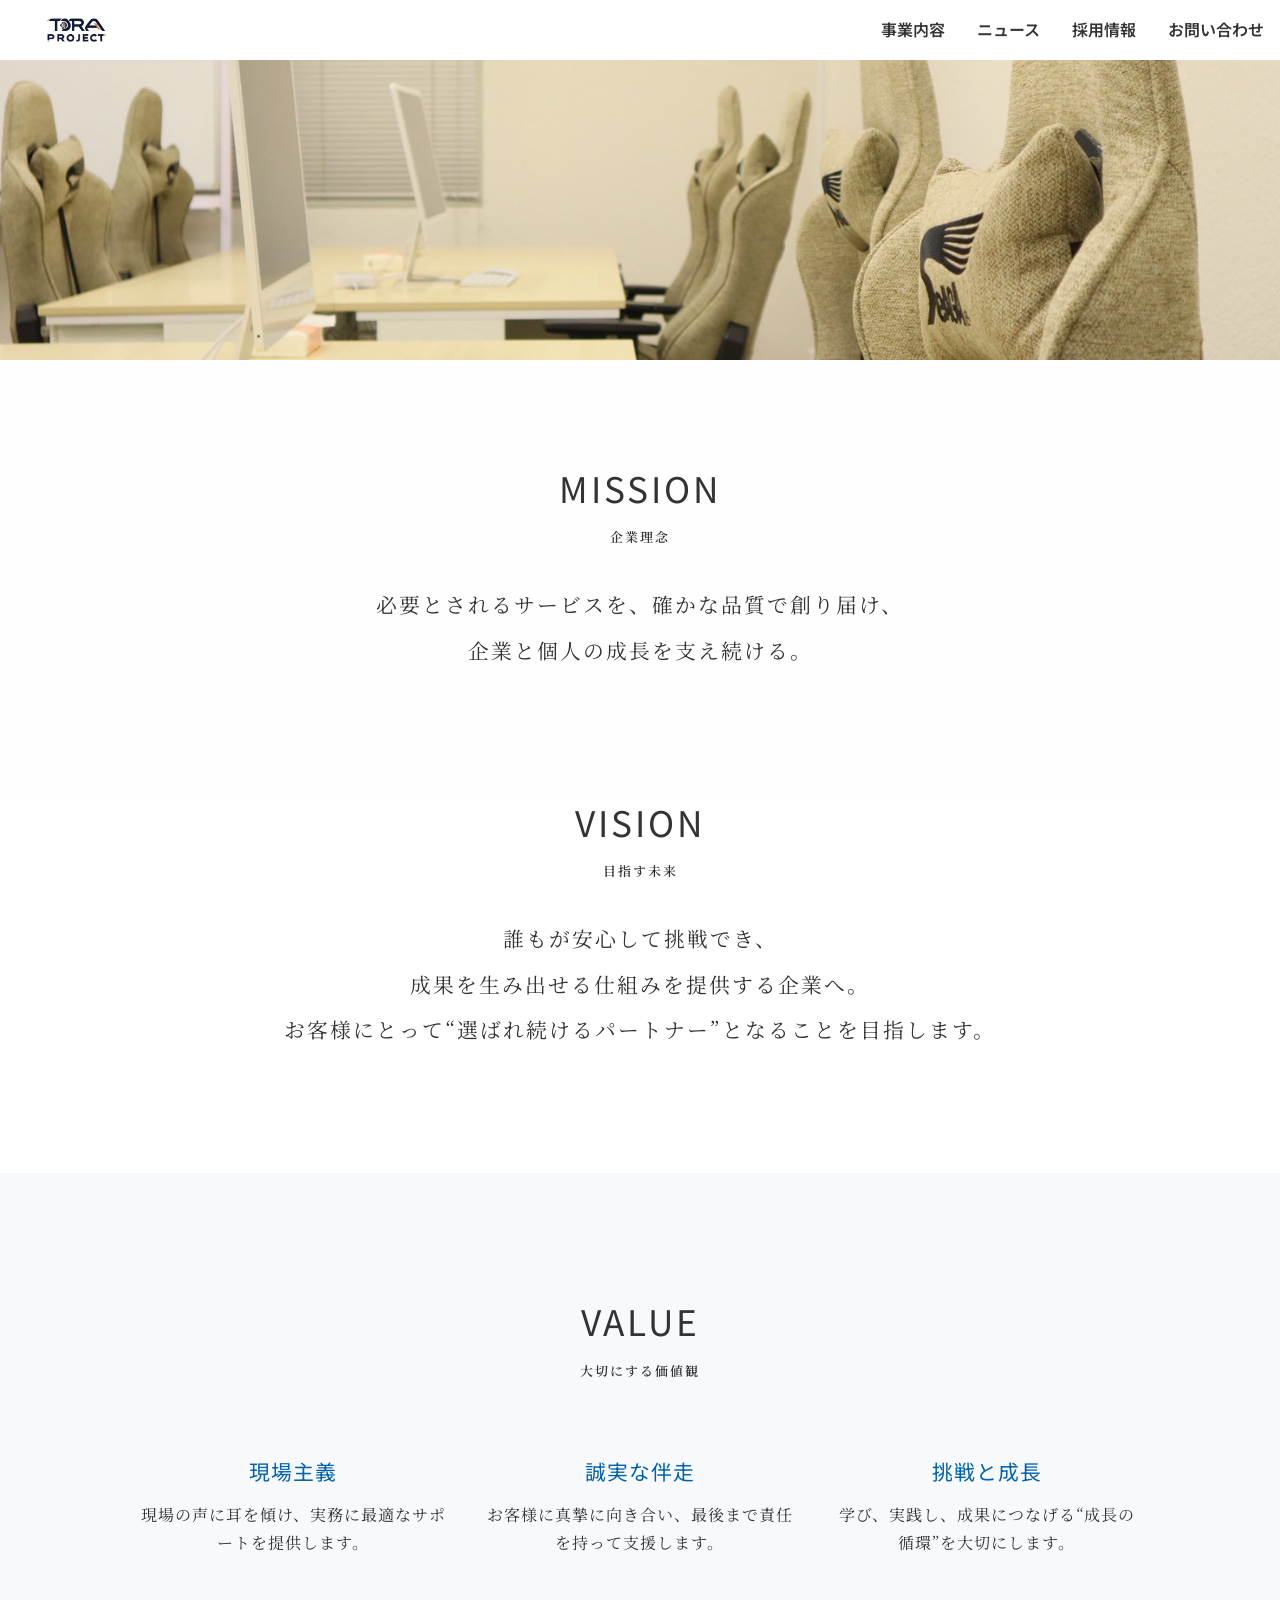
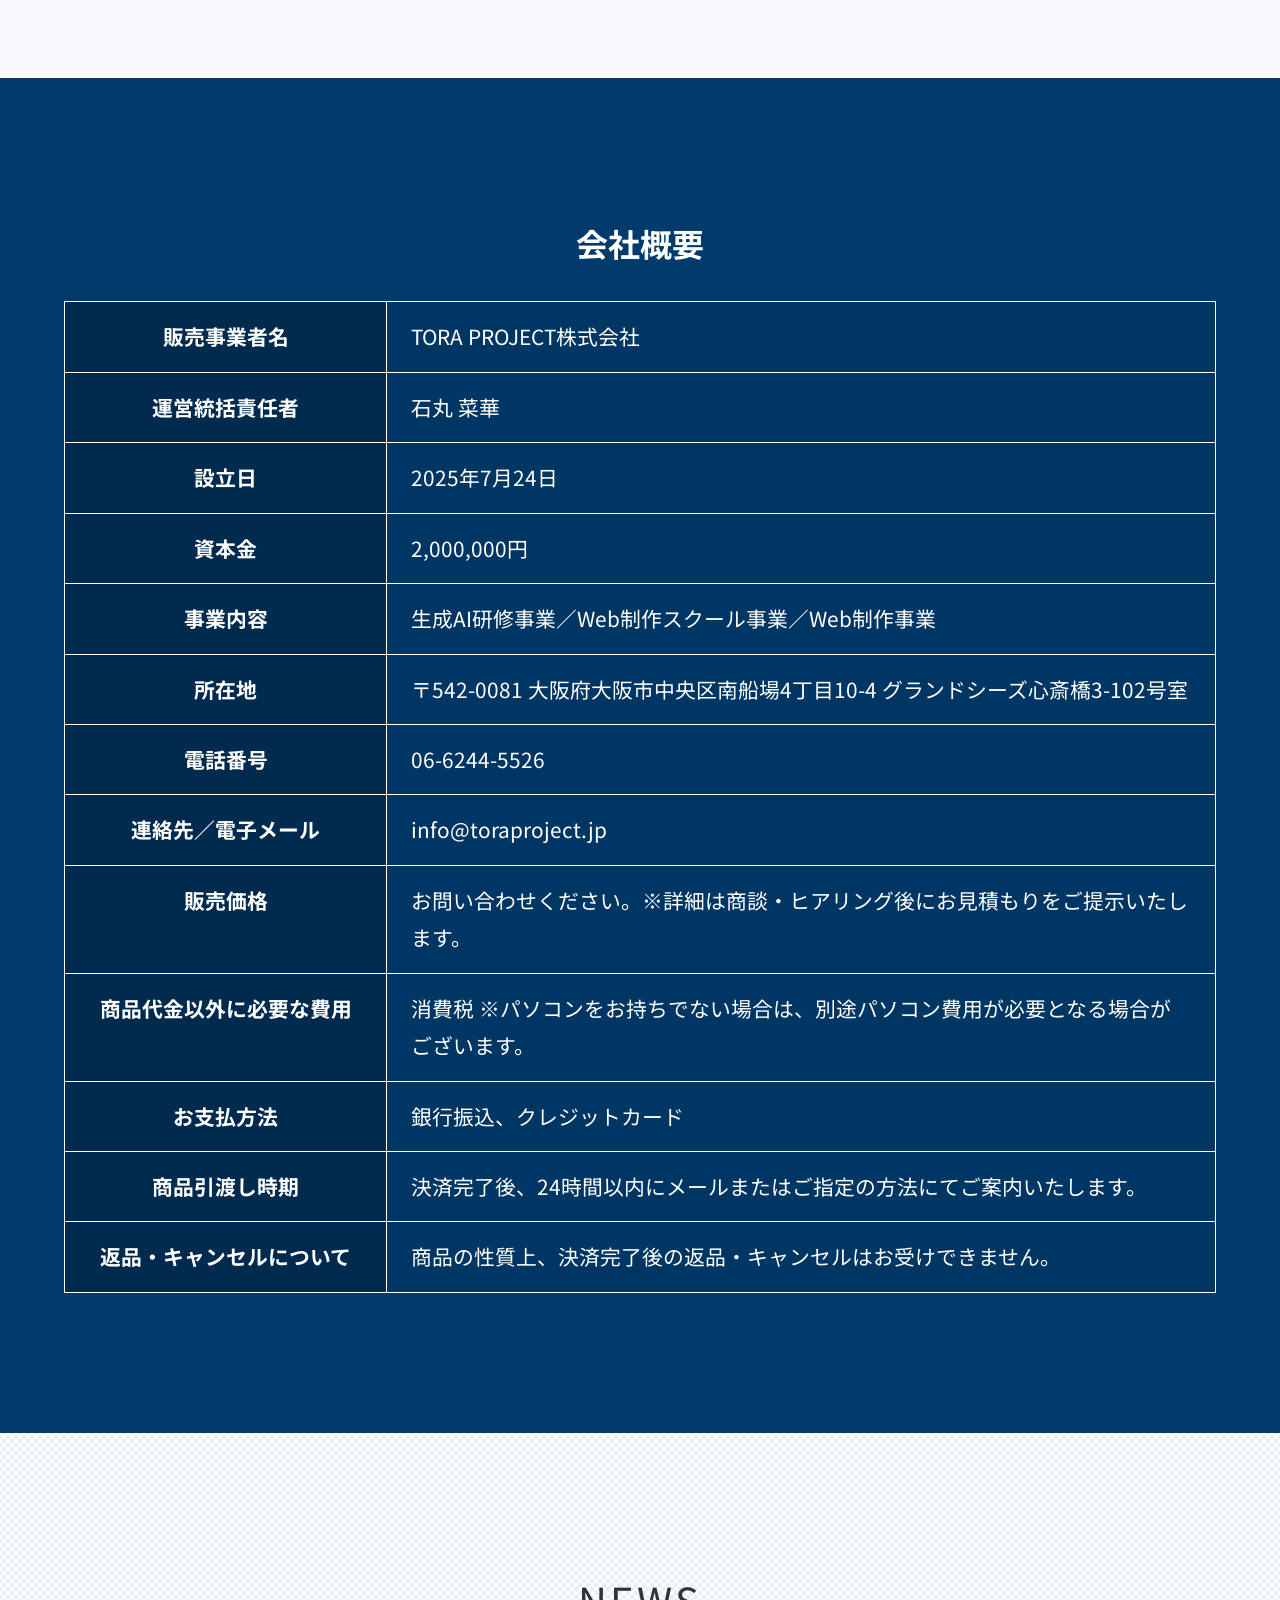
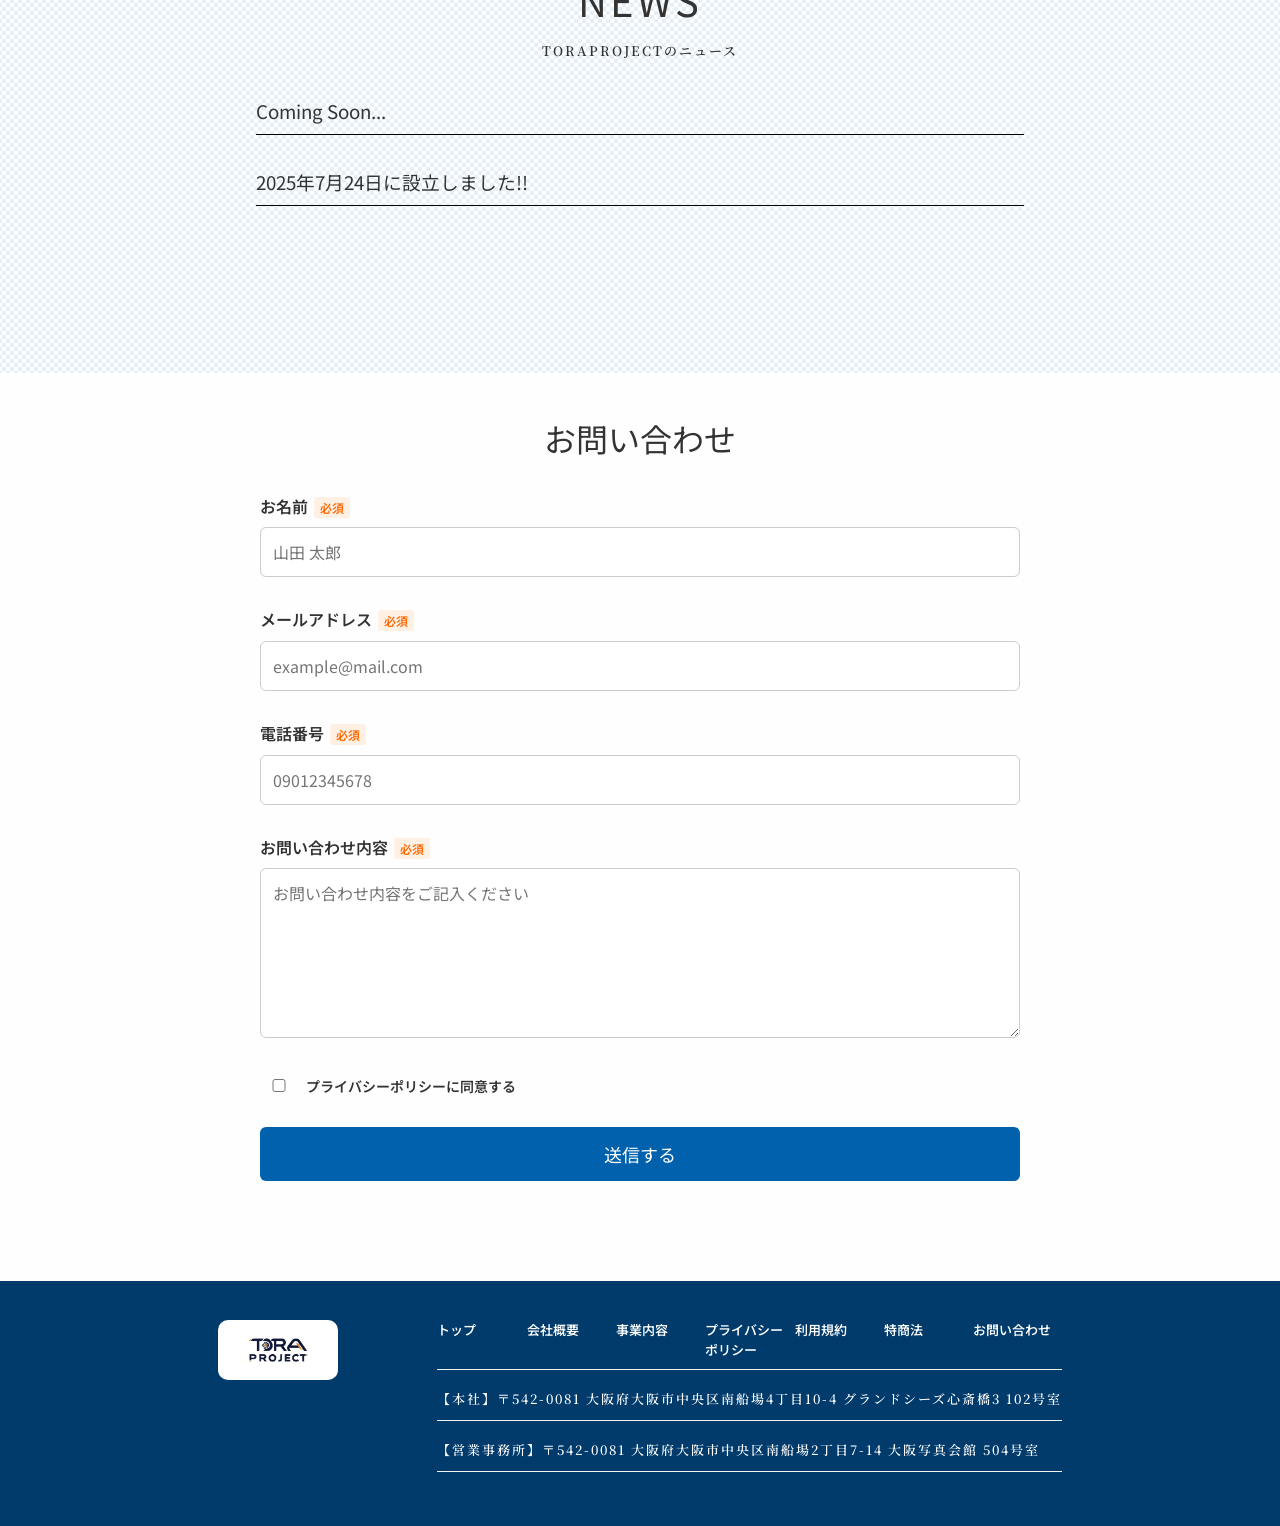
==== commit 671fee1e: "Add files via upload" ====
--- a/comoany.html
+++ b/comoany.html
@@ -73,7 +73,7 @@
         <div class="header-inner wappear">
             <h1>
                 <a href="index.html" aria-label="TORAPROJECT株式会社 ホーム">
-                    <img src="assets/img/hp_logo.png" alt="TORAPROJECT株式会社のロゴ">
+                    <img src="assets/img/hp_logo.PNG" alt="TORAPROJECT株式会社のロゴ">
                 </a>
             </h1>
             <nav aria-label="グローバルナビゲーション">
